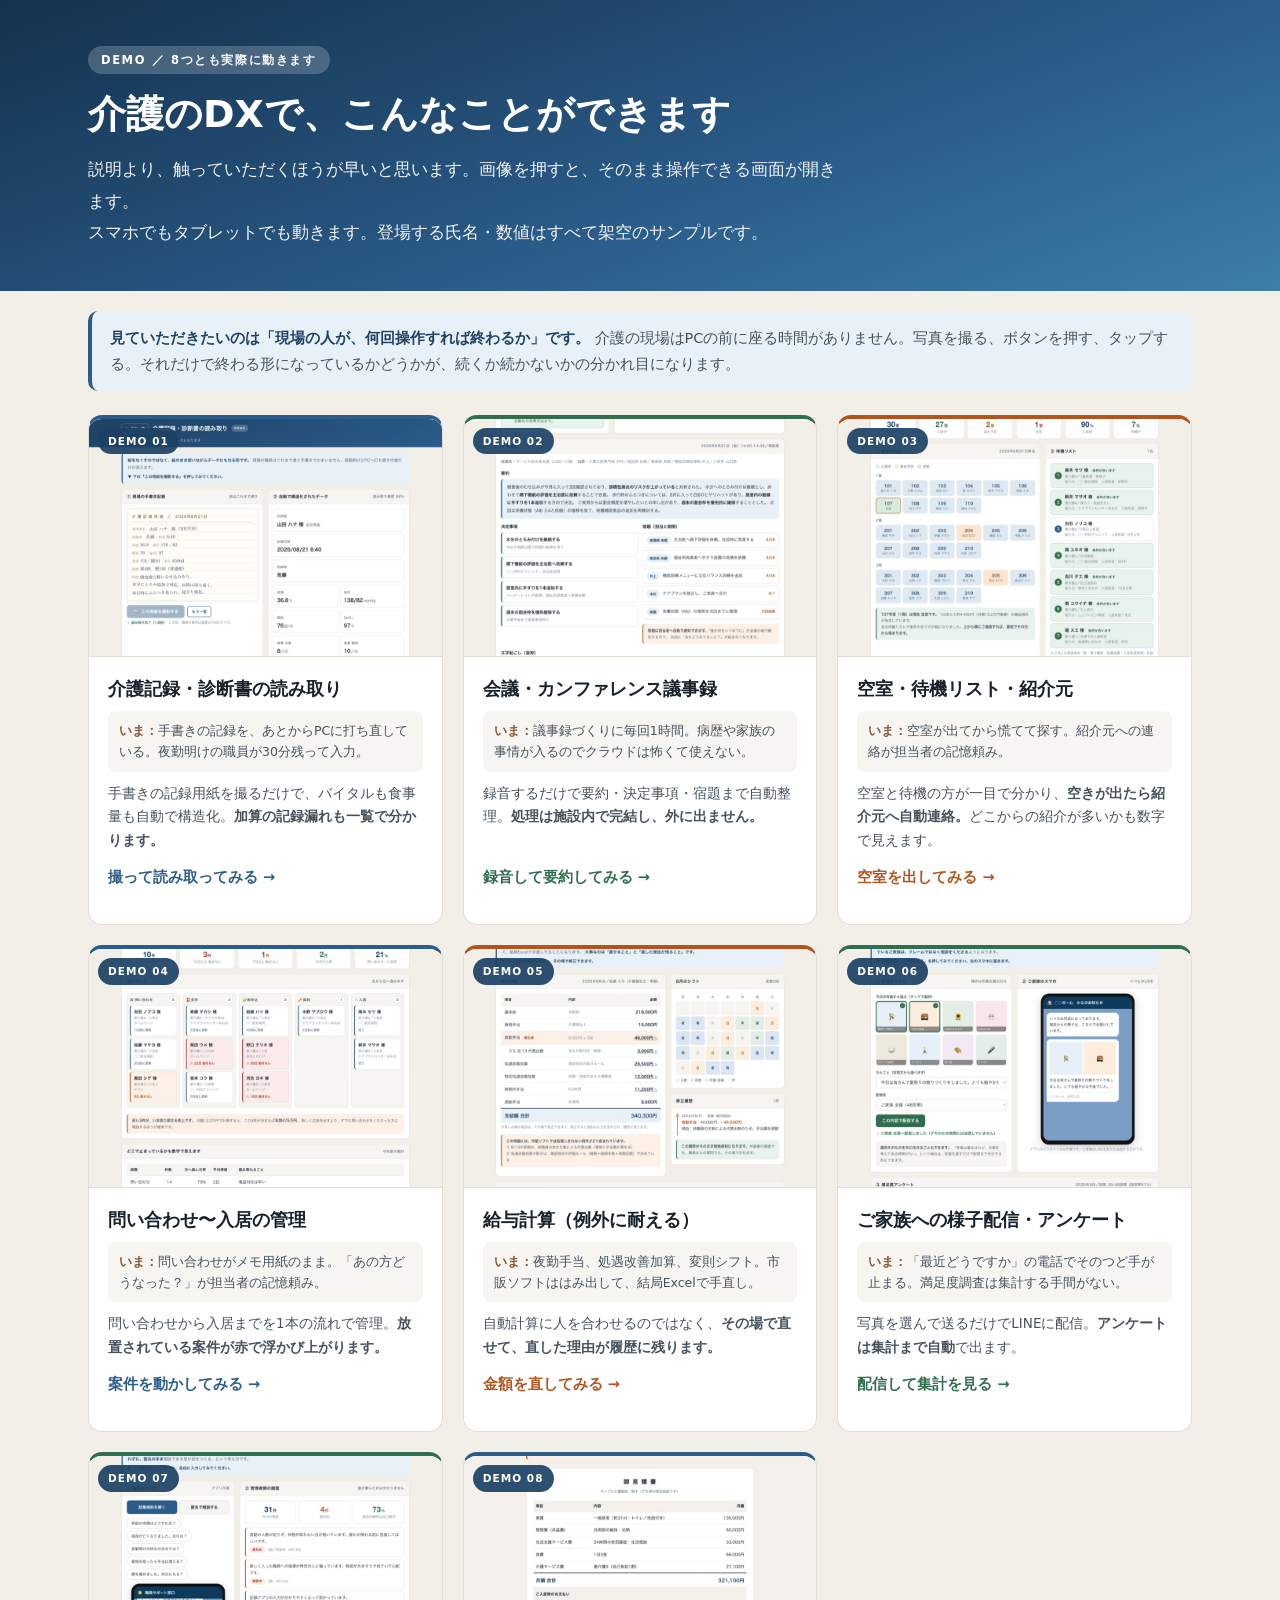
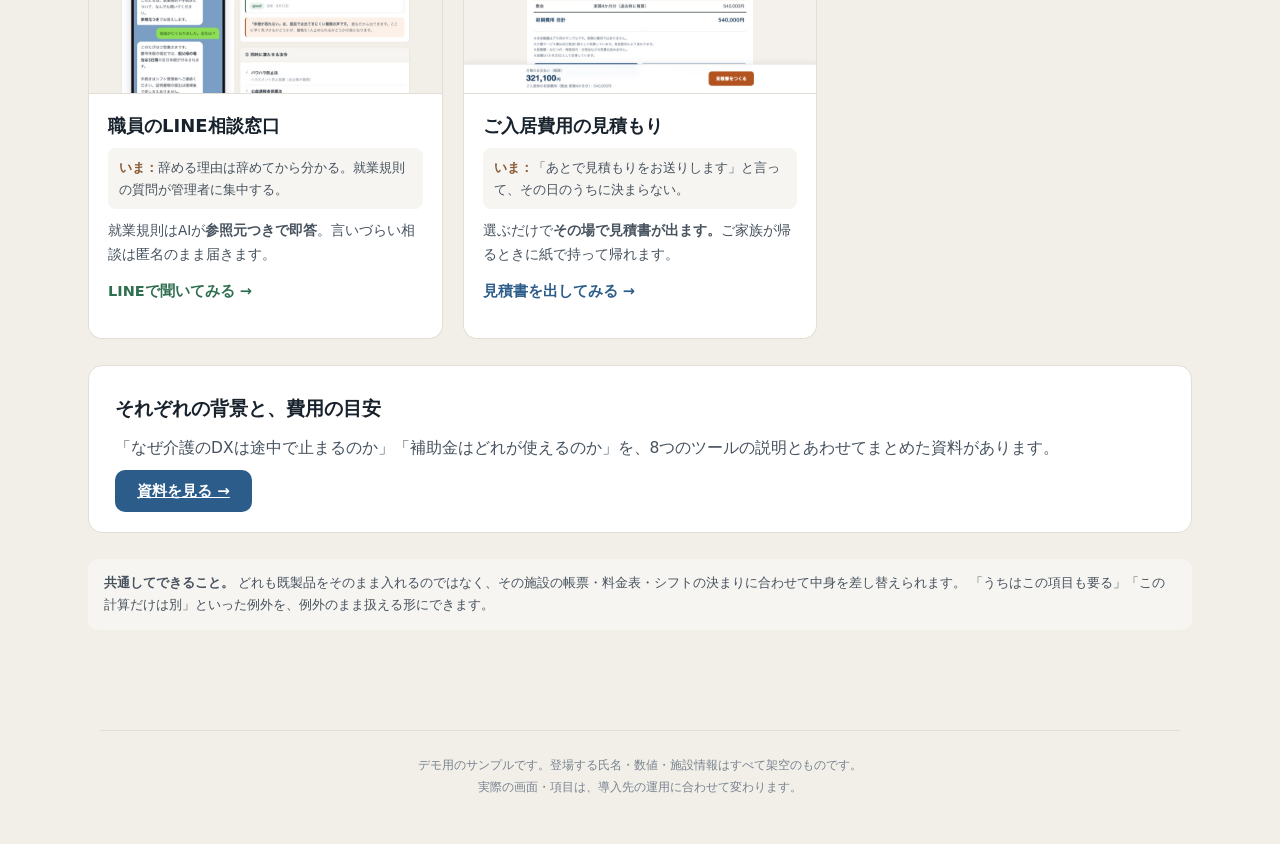
==== index.html @ 456a1c9f "介護のDX できることデモ 8本を公開 介護施設向けに「こんなことができます」を、実際に触れる形でまとめたもの。 サムネイル（実画面のスクリーンショット）から各デモへ遷移する。  - 介護記録の読み取" ====
<!DOCTYPE html>
<html lang="ja">
<head>
<meta charset="UTF-8">
<meta name="viewport" content="width=device-width,initial-scale=1">
<meta name="robots" content="noindex,nofollow">
<title>介護のDX　できることデモ</title>
<meta name="description" content="介護施設のDXでできること。介護記録の読み取り、議事録の自動要約、空室管理、給与計算など8つのツールを実際に触れるデモでご紹介します。">
<meta property="og:title" content="介護のDX　できることデモ">
<meta property="og:description" content="8つとも実際に動きます。手書き記録の読み取りから、空室と待機者の照合まで。">
<meta property="og:type" content="website">
<link rel="icon" href="data:image/svg+xml,<svg xmlns='http://www.w3.org/2000/svg' viewBox='0 0 100 100'><text y='.9em' font-size='90'>🏥</text></svg>">
<link rel="stylesheet" href="demo/assets/demo.css">
<style>
.hero{background:linear-gradient(160deg,#14324d,#2b5c8a 60%,#3d7fa8);color:#fff;padding:46px 0 42px}
.hero .in{max-width:1140px;margin:0 auto;padding:0 18px}
.hero h1{margin:0 0 13px;font-size:clamp(25px,4.6vw,38px);font-weight:800;line-height:1.4}
.hero p{margin:0;font-size:clamp(14.5px,2vw,17px);opacity:.94;max-width:44em;line-height:1.85}
.hero .t{display:inline-block;background:rgba(255,255,255,.2);font-size:11.5px;font-weight:700;
  letter-spacing:.14em;padding:4px 13px;border-radius:99px;margin-bottom:14px}
.wrap{max-width:1140px}
.grid{display:grid;gap:20px;margin:24px 0}
@media(min-width:720px){.grid{grid-template-columns:1fr 1fr}}
@media(min-width:1080px){.grid{grid-template-columns:repeat(3,1fr)}}
.card{display:flex;flex-direction:column;background:var(--card);border:1px solid var(--line);
  border-radius:14px;overflow:hidden;text-decoration:none;color:inherit;transition:.17s;height:100%}
.card:hover{transform:translateY(-4px);box-shadow:0 12px 30px rgba(24,34,44,.15);border-color:var(--ac)}
.shot{position:relative;background:var(--head);aspect-ratio:900/608;overflow:hidden;border-bottom:1px solid var(--line)}
.shot img{width:100%;height:100%;object-fit:cover;object-position:top center;display:block}
.shot::after{content:"▶ 触ってみる";position:absolute;inset:0;background:rgba(29,66,101,.82);color:#fff;
  display:grid;place-items:center;font-size:17px;font-weight:800;opacity:0;transition:.17s;letter-spacing:.05em}
.card:hover .shot::after{opacity:1}
.shot .no{position:absolute;top:9px;left:9px;background:rgba(29,66,101,.92);color:#fff;font-size:10.5px;
  font-weight:800;letter-spacing:.1em;padding:4px 10px;border-radius:99px;z-index:2}
.bd{padding:18px 19px 19px;flex:1;display:flex;flex-direction:column}
.bd h3{margin:0 0 9px;font-size:18px;font-weight:800;line-height:1.5}
.bd .p{background:var(--head);border-radius:8px;padding:9px 11px;font-size:12.5px;color:var(--soft);
  line-height:1.7;margin:0 0 10px}
.bd .p b{color:#8a5a34}
.bd .d{font-size:13.5px;line-height:1.75;margin:0 0 13px;color:var(--soft)}
.bd .go{margin-top:auto;font-weight:800;color:var(--ac);font-size:14.5px}
.card.g{border-top:4px solid var(--gd)} .card.g .go{color:var(--gd)} .card.g .shot::after{background:rgba(47,111,79,.85)}
.card.w{border-top:4px solid var(--wn)} .card.w .go{color:var(--wn)} .card.w .shot::after{background:rgba(179,84,30,.85)}
.card.a{border-top:4px solid var(--ac)}
.more{background:var(--card);border:1px solid var(--line);border-radius:14px;padding:26px;margin:26px 0}
.more h3{margin:0 0 10px;font-size:19px;font-weight:800}
.more p{margin:0 0 16px;color:var(--soft)}
</style>
</head>
<body>

<header class="hero">
  <div class="in">
    <span class="t">DEMO ／ 8つとも実際に動きます</span>
    <h1>介護のDXで、こんなことができます</h1>
    <p>説明より、触っていただくほうが早いと思います。画像を押すと、そのまま操作できる画面が開きます。<br>
    スマホでもタブレットでも動きます。登場する氏名・数値はすべて架空のサンプルです。</p>
  </div>
</header>

<div class="wrap">
  <div class="lead">
    <b>見ていただきたいのは「現場の人が、何回操作すれば終わるか」です。</b>
    介護の現場はPCの前に座る時間がありません。写真を撮る、ボタンを押す、タップする。それだけで終わる形になっているかどうかが、続くか続かないかの分かれ目になります。
  </div>

  <div class="grid">

    <a class="card a" href="demo/kiroku/">
      <div class="shot"><span class="no">DEMO 01</span><img src="demo/assets/thumb/kiroku.jpg" alt="手書きの介護記録を撮影して構造化された画面" loading="lazy"></div>
      <div class="bd">
        <h3>介護記録・診断書の読み取り</h3>
        <p class="p"><b>いま：</b>手書きの記録を、あとからPCに打ち直している。夜勤明けの職員が30分残って入力。</p>
        <p class="d">手書きの記録用紙を撮るだけで、バイタルも食事量も自動で構造化。<strong>加算の記録漏れも一覧で分かります。</strong></p>
        <p class="go">撮って読み取ってみる →</p>
      </div>
    </a>

    <a class="card g" href="demo/gijiroku/">
      <div class="shot"><span class="no">DEMO 02</span><img src="demo/assets/thumb/gijiroku.jpg" alt="録音から自動生成された議事録の画面" loading="lazy"></div>
      <div class="bd">
        <h3>会議・カンファレンス議事録</h3>
        <p class="p"><b>いま：</b>議事録づくりに毎回1時間。病歴や家族の事情が入るのでクラウドは怖くて使えない。</p>
        <p class="d">録音するだけで要約・決定事項・宿題まで自動整理。<strong>処理は施設内で完結し、外に出ません。</strong></p>
        <p class="go">録音して要約してみる →</p>
      </div>
    </a>

    <a class="card w" href="demo/kuushitsu/">
      <div class="shot"><span class="no">DEMO 03</span><img src="demo/assets/thumb/kuushitsu.jpg" alt="居室グリッドと待機リストが照合された画面" loading="lazy"></div>
      <div class="bd">
        <h3>空室・待機リスト・紹介元</h3>
        <p class="p"><b>いま：</b>空室が出てから慌てて探す。紹介元への連絡が担当者の記憶頼み。</p>
        <p class="d">空室と待機の方が一目で分かり、<strong>空きが出たら紹介元へ自動連絡。</strong>どこからの紹介が多いかも数字で見えます。</p>
        <p class="go">空室を出してみる →</p>
      </div>
    </a>

    <a class="card a" href="demo/kanri/">
      <div class="shot"><span class="no">DEMO 04</span><img src="demo/assets/thumb/kanri.jpg" alt="問い合わせから入居までの案件ボード" loading="lazy"></div>
      <div class="bd">
        <h3>問い合わせ〜入居の管理</h3>
        <p class="p"><b>いま：</b>問い合わせがメモ用紙のまま。「あの方どうなった？」が担当者の記憶頼み。</p>
        <p class="d">問い合わせから入居までを1本の流れで管理。<strong>放置されている案件が赤で浮かび上がります。</strong></p>
        <p class="go">案件を動かしてみる →</p>
      </div>
    </a>

    <a class="card w" href="demo/kyuyo/">
      <div class="shot"><span class="no">DEMO 05</span><img src="demo/assets/thumb/kyuyo.jpg" alt="給与明細を修正して履歴が残った画面" loading="lazy"></div>
      <div class="bd">
        <h3>給与計算（例外に耐える）</h3>
        <p class="p"><b>いま：</b>夜勤手当、処遇改善加算、変則シフト。市販ソフトははみ出して、結局Excelで手直し。</p>
        <p class="d">自動計算に人を合わせるのではなく、<strong>その場で直せて、直した理由が履歴に残ります。</strong></p>
        <p class="go">金額を直してみる →</p>
      </div>
    </a>

    <a class="card g" href="demo/kazoku/">
      <div class="shot"><span class="no">DEMO 06</span><img src="demo/assets/thumb/kazoku.jpg" alt="家族のLINEに写真が配信された画面" loading="lazy"></div>
      <div class="bd">
        <h3>ご家族への様子配信・アンケート</h3>
        <p class="p"><b>いま：</b>「最近どうですか」の電話でそのつど手が止まる。満足度調査は集計する手間がない。</p>
        <p class="d">写真を選んで送るだけでLINEに配信。<strong>アンケートは集計まで自動</strong>で出ます。</p>
        <p class="go">配信して集計を見る →</p>
      </div>
    </a>

    <a class="card g" href="demo/soudan/">
      <div class="shot"><span class="no">DEMO 07</span><img src="demo/assets/thumb/soudan.jpg" alt="就業規則に参照元つきで答えるLINE画面" loading="lazy"></div>
      <div class="bd">
        <h3>職員のLINE相談窓口</h3>
        <p class="p"><b>いま：</b>辞める理由は辞めてから分かる。就業規則の質問が管理者に集中する。</p>
        <p class="d">就業規則はAIが<strong>参照元つきで即答</strong>。言いづらい相談は匿名のまま届きます。</p>
        <p class="go">LINEで聞いてみる →</p>
      </div>
    </a>

    <a class="card a" href="demo/mitsumori/">
      <div class="shot"><span class="no">DEMO 08</span><img src="demo/assets/thumb/mitsumori.jpg" alt="その場で作成された見積書の画面" loading="lazy"></div>
      <div class="bd">
        <h3>ご入居費用の見積もり</h3>
        <p class="p"><b>いま：</b>「あとで見積もりをお送りします」と言って、その日のうちに決まらない。</p>
        <p class="d">選ぶだけで<strong>その場で見積書が出ます。</strong>ご家族が帰るときに紙で持って帰れます。</p>
        <p class="go">見積書を出してみる →</p>
      </div>
    </a>

  </div>

  <div class="more">
    <h3>それぞれの背景と、費用の目安</h3>
    <p>「なぜ介護のDXは途中で止まるのか」「補助金はどれが使えるのか」を、8つのツールの説明とあわせてまとめた資料があります。</p>
    <a class="btn" href="dx/">資料を見る →</a>
  </div>

  <div class="note">
    <strong>共通してできること。</strong>
    どれも既製品をそのまま入れるのではなく、その施設の帳票・料金表・シフトの決まりに合わせて中身を差し替えられます。
    「うちはこの項目も要る」「この計算だけは別」といった例外を、例外のまま扱える形にできます。
  </div>
</div>

<footer class="demo">
  デモ用のサンプルです。登場する氏名・数値・施設情報はすべて架空のものです。<br>
  実際の画面・項目は、導入先の運用に合わせて変わります。
</footer>

</body>
</html>
---- demo/assets/demo.css ----
/* 介護DX デモ 共通スタイル（アプリUI風・提供元の記載なし） */
:root{
  --ink:#18222c;--soft:#46525e;--mute:#78838f;--line:#e2ddd5;--line2:#efebe4;
  --bg:#f2efe9;--card:#fff;--head:#f7f5f1;
  --ac:#2b5c8a;--ac2:#1d4265;--acs:#e9f1f8;
  --gd:#2f6f4f;--gds:#e8f3ed;
  --wn:#b3541e;--wns:#fdf0e6;
  --dg:#a8322b;--dgs:#fbebea;
  --r:12px;
}
*,*::before,*::after{box-sizing:border-box}
html{-webkit-text-size-adjust:100%}
body{margin:0;background:var(--bg);color:var(--ink);
  font-family:"Hiragino Kaku Gothic ProN","Hiragino Sans","Yu Gothic",YuGothic,Meiryo,system-ui,sans-serif;
  font-size:15.5px;line-height:1.75;-webkit-font-smoothing:antialiased}
img{max-width:100%;display:block}
button{font-family:inherit}

/* ===== アプリバー ===== */
.appbar{background:linear-gradient(160deg,var(--ac2),var(--ac));color:#fff;padding:16px 0}
.appbar .in{max-width:1080px;margin:0 auto;padding:0 18px;display:flex;align-items:center;gap:14px;flex-wrap:wrap}
.appbar .back{color:#fff;text-decoration:none;font-size:13.5px;opacity:.85;border:1px solid rgba(255,255,255,.4);
  border-radius:8px;padding:5px 12px;white-space:nowrap}
.appbar .back:hover{background:rgba(255,255,255,.14)}
.appbar h1{margin:0;font-size:clamp(17px,2.6vw,21px);font-weight:800;line-height:1.4}
.appbar .sub{margin:2px 0 0;font-size:12.5px;opacity:.85;line-height:1.5;width:100%}
.tagdemo{background:rgba(255,255,255,.2);font-size:10.5px;font-weight:700;letter-spacing:.13em;
  padding:3px 10px;border-radius:99px;white-space:nowrap}

.wrap{max-width:1080px;margin:0 auto;padding:20px 18px 60px}
.narrow{max-width:760px}

/* ===== 説明バナー ===== */
.lead{background:var(--acs);border-left:4px solid var(--ac);border-radius:10px;
  padding:14px 18px;margin:0 0 20px;font-size:14.5px;line-height:1.8;color:var(--soft)}
.lead b{color:var(--ac2)}
.lead .try{display:block;margin-top:7px;font-weight:700;color:var(--ac2);font-size:14px}

/* ===== パネル ===== */
.panel{background:var(--card);border:1px solid var(--line);border-radius:var(--r);overflow:hidden;margin-bottom:18px}
.panel>h2{margin:0;padding:13px 18px;background:var(--head);border-bottom:1px solid var(--line);
  font-size:14.5px;font-weight:800;letter-spacing:.03em;display:flex;align-items:center;gap:9px;flex-wrap:wrap}
.panel>h2 .r{margin-left:auto;font-weight:600;font-size:12.5px;color:var(--mute)}
.panel .pad{padding:18px}
.cols{display:grid;gap:18px}
@media(min-width:860px){.cols.c2{grid-template-columns:1fr 1fr}.cols.c32{grid-template-columns:3fr 2fr}
  .cols.c23{grid-template-columns:2fr 3fr}}

/* ===== ボタン ===== */
.btn{border:none;border-radius:10px;padding:12px 22px;font-size:15px;font-weight:800;cursor:pointer;
  background:var(--ac);color:#fff;transition:.14s;-webkit-tap-highlight-color:transparent}
.btn:hover{background:var(--ac2)}
.btn.g{background:var(--gd)}.btn.g:hover{background:#255a40}
.btn.w{background:var(--wn)}.btn.w:hover{background:#96461a}
.btn.o{background:#fff;color:var(--ac);border:1.5px solid var(--ac)}
.btn.o:hover{background:var(--acs)}
.btn.sm{padding:8px 15px;font-size:13.5px;border-radius:8px}
.btn:disabled{opacity:.45;cursor:default}
.btnrow{display:flex;gap:10px;flex-wrap:wrap;align-items:center}

/* ===== バッジ ===== */
.b{display:inline-block;font-size:11.5px;font-weight:700;padding:3px 10px;border-radius:99px;
  letter-spacing:.03em;white-space:nowrap;line-height:1.6}
.b.ac{background:var(--acs);color:var(--ac2)}
.b.gd{background:var(--gds);color:#255a40}
.b.wn{background:var(--wns);color:#8a3f16}
.b.dg{background:var(--dgs);color:var(--dg)}
.b.gy{background:#eee9e1;color:var(--soft)}

/* ===== テーブル ===== */
.tw{overflow-x:auto;-webkit-overflow-scrolling:touch}
table{border-collapse:collapse;width:100%;font-size:14px}
th,td{padding:11px 13px;text-align:left;border-bottom:1px solid var(--line2);line-height:1.65;vertical-align:middle}
thead th{background:var(--head);font-size:12.5px;font-weight:700;letter-spacing:.04em;white-space:nowrap;
  border-bottom:1px solid var(--line);position:sticky;top:0;z-index:1}
tbody tr:last-child td{border-bottom:none}
td.n,th.n{text-align:right;font-variant-numeric:tabular-nums;white-space:nowrap}
tr.hi td{background:var(--wns)}
tr.al td{background:var(--dgs)}

/* ===== 数値 ===== */
.kpis{display:grid;gap:12px;margin-bottom:18px}
@media(min-width:640px){.kpis{grid-template-columns:repeat(auto-fit,minmax(150px,1fr))}}
.kpi{background:var(--card);border:1px solid var(--line);border-radius:var(--r);padding:15px 16px;text-align:center}
.kpi .n{font-size:27px;font-weight:800;color:var(--ac2);line-height:1.15;
  font-family:"Helvetica Neue",Arial,sans-serif;font-variant-numeric:tabular-nums}
.kpi .n small{font-size:14px;margin-left:1px}
.kpi .l{font-size:12px;color:var(--mute);margin-top:3px;line-height:1.55}
.kpi.wn .n{color:var(--wn)} .kpi.dg .n{color:var(--dg)} .kpi.gd .n{color:var(--gd)}

/* ===== 注記 ===== */
.note{background:var(--head);border-radius:10px;padding:13px 16px;font-size:13px;color:var(--soft);
  line-height:1.75;margin:16px 0}
.note.w{background:var(--wns);border-left:3px solid var(--wn)}
.note.g{background:var(--gds);border-left:3px solid var(--gd)}
.fine{font-size:12px;color:var(--mute);line-height:1.7;margin:6px 0 0}
footer.demo{max-width:1080px;margin:0 auto;padding:24px 18px 46px;font-size:12px;color:var(--mute);
  line-height:1.8;text-align:center;border-top:1px solid var(--line);margin-top:24px}

/* ===== フォーム ===== */
input[type=text],textarea,select{font-family:inherit;font-size:15px;border:1.5px solid var(--line);
  border-radius:9px;padding:10px 13px;width:100%;background:#fff;color:var(--ink);line-height:1.6}
input:focus,textarea:focus,select:focus{outline:none;border-color:var(--ac)}
label.fl{display:block;font-size:12.5px;font-weight:700;color:var(--soft);margin:0 0 5px}
.fg{margin-bottom:14px}

/* ===== スマホ枠 ===== */
.phone{max-width:340px;margin:0 auto;background:#111;border-radius:30px;padding:11px 9px 15px;
  box-shadow:0 10px 30px rgba(24,34,44,.2)}
.phone .scr{background:#7b9fc4;border-radius:22px;overflow:hidden;height:520px;display:flex;flex-direction:column}
.phone .bar{background:#0d3b5e;color:#fff;padding:10px 14px;font-size:13.5px;font-weight:700;
  display:flex;align-items:center;gap:8px;flex:none}
.phone .body{flex:1;overflow-y:auto;padding:14px 12px;display:flex;flex-direction:column;gap:10px}
.msg{max-width:80%;padding:9px 13px;border-radius:15px;font-size:13.5px;line-height:1.7;white-space:pre-wrap}
.msg.them{background:#fff;align-self:flex-start;border-bottom-left-radius:4px}
.msg.me{background:#8de055;align-self:flex-end;border-bottom-right-radius:4px;color:#132a08}
.msg .src{display:block;margin-top:7px;padding-top:6px;border-top:1px dashed #d5cfc5;
  font-size:11px;color:var(--mute);line-height:1.6}
.phone .inp{background:#f2f2f2;padding:8px 10px;display:flex;gap:7px;flex:none;align-items:center}
.phone .inp input{border-radius:99px;padding:8px 13px;font-size:13.5px;border:1px solid #ddd}
.phone .inp button{border:none;background:var(--ac);color:#fff;border-radius:99px;width:38px;height:38px;
  font-size:16px;cursor:pointer;flex:none}

/* ===== アニメ ===== */
@keyframes fu{from{opacity:0;transform:translateY(9px)}to{opacity:1;transform:none}}
.fu{animation:fu .34s ease both}
.hide{display:none!important}
@keyframes pulse{0%,100%{opacity:1}50%{opacity:.35}}
.pulse{animation:pulse 1.1s ease-in-out infinite}
.spin{display:inline-block;width:15px;height:15px;border:2.5px solid var(--acs);
  border-top-color:var(--ac);border-radius:50%;animation:sp .7s linear infinite;vertical-align:-2px}
@keyframes sp{to{transform:rotate(360deg)}}
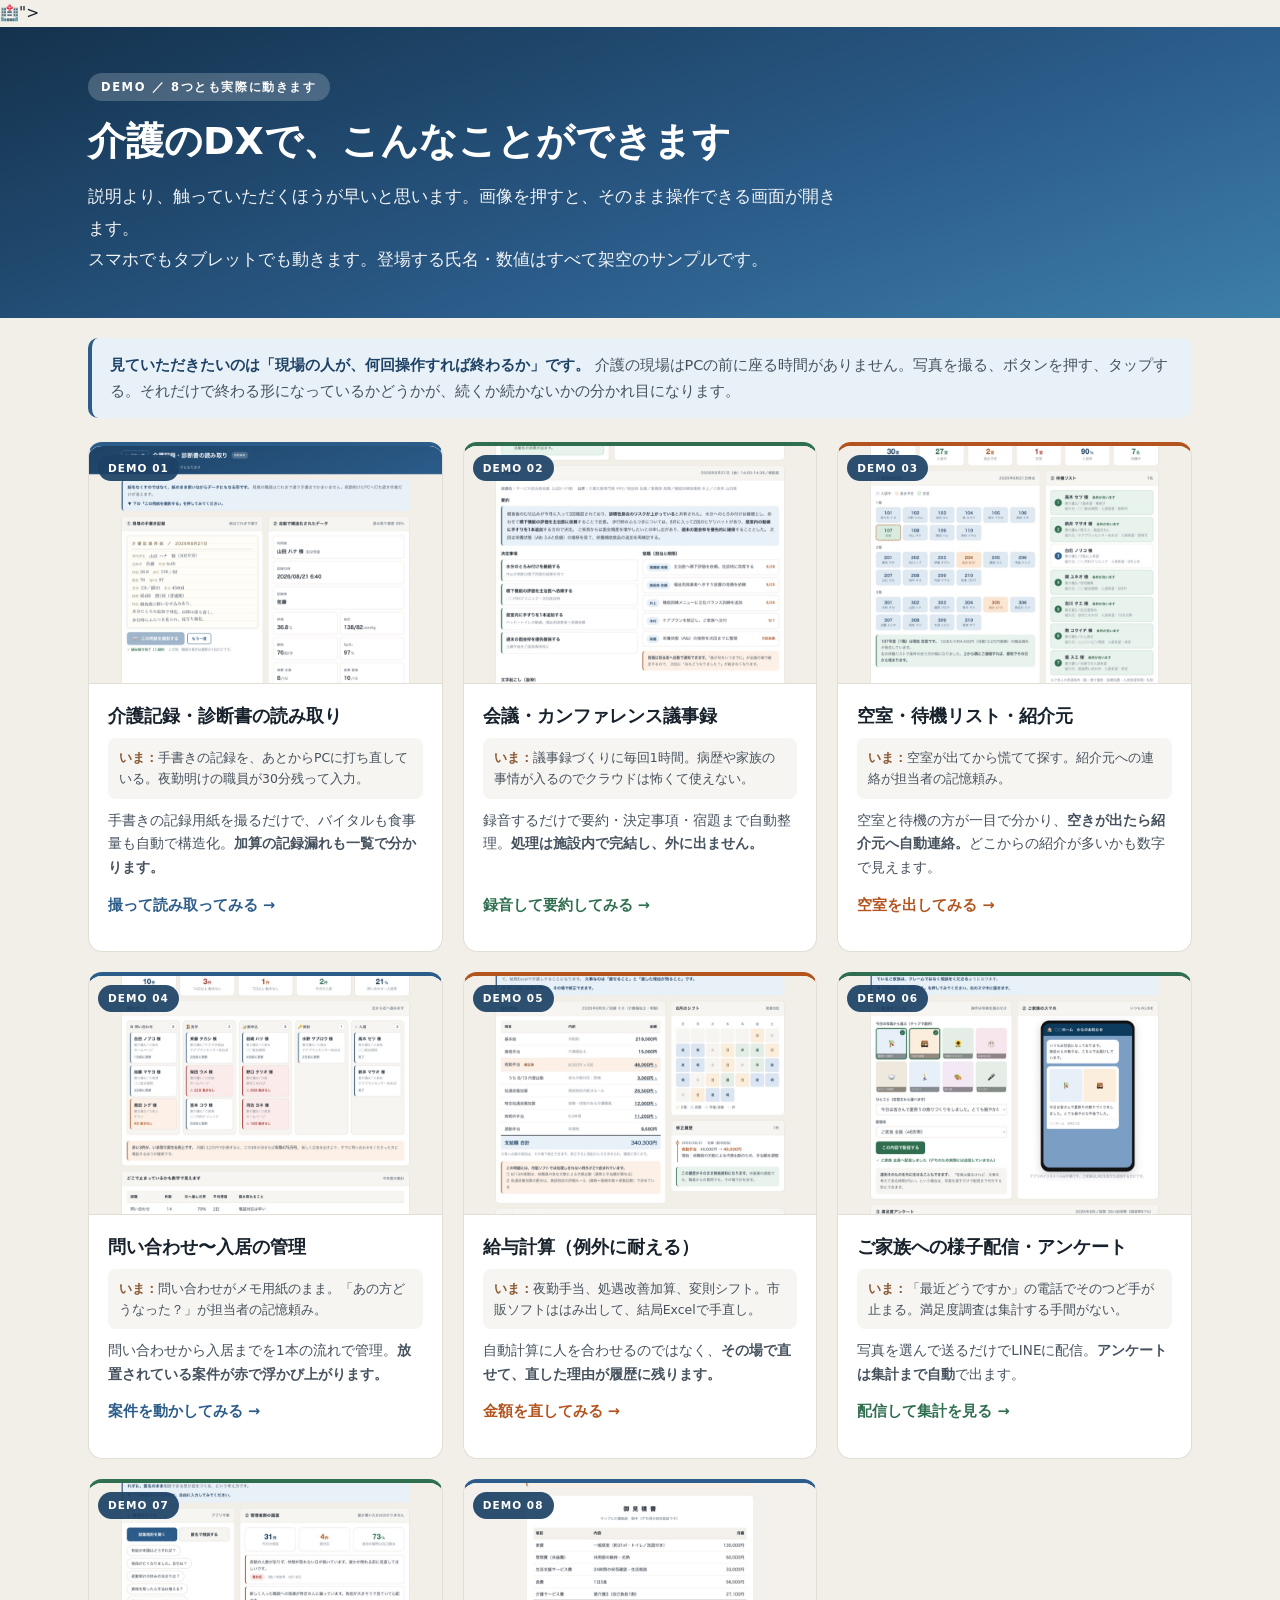
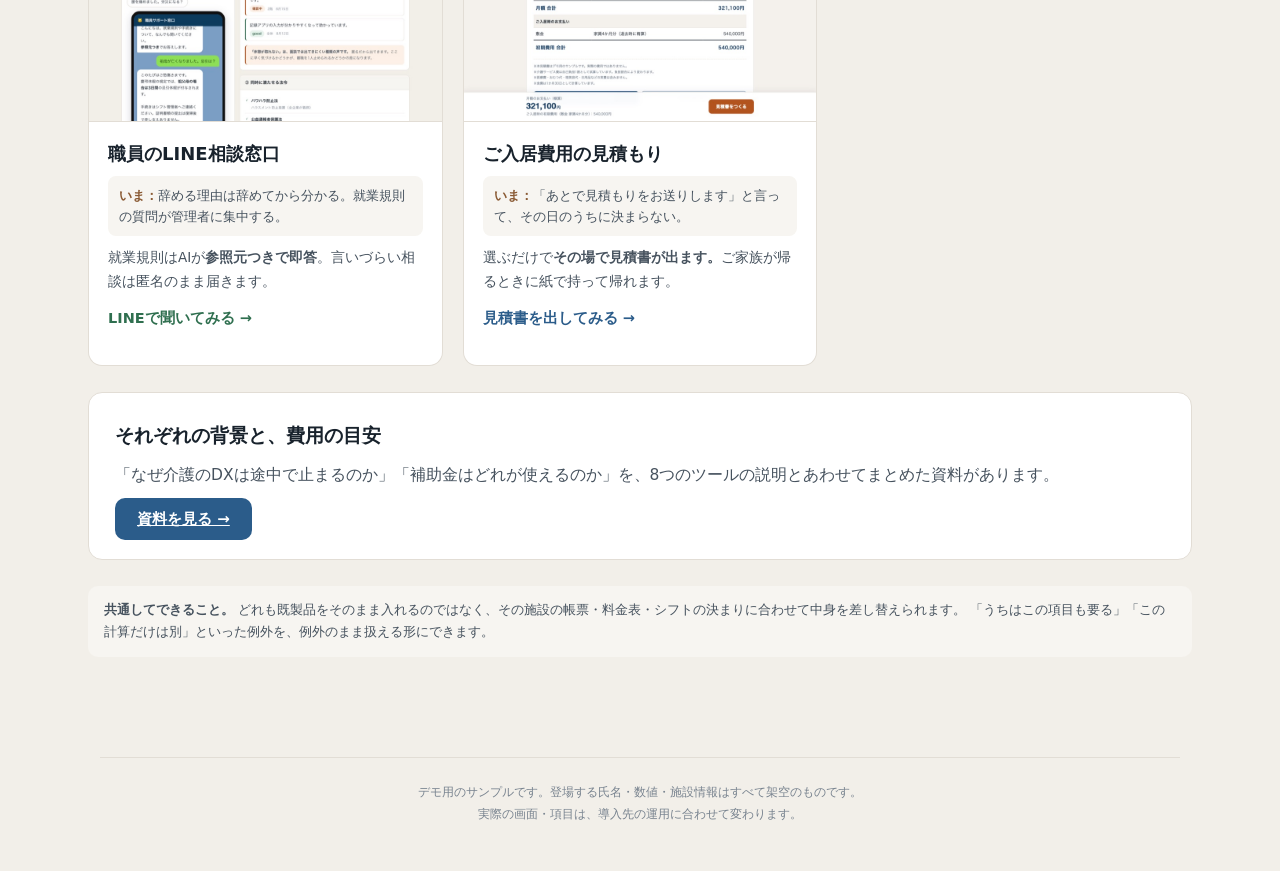
==== commit 1394abc6: "全ページにfaviconを設定（コンソールの404を解消） Co-Authored-By: Claude Opus 5 <noreply@anthropic.com>" ====
--- a/index.html
+++ b/index.html
@@ -9,7 +9,7 @@
 <meta property="og:title" content="介護のDX　できることデモ">
 <meta property="og:description" content="8つとも実際に動きます。手書き記録の読み取りから、空室と待機者の照合まで。">
 <meta property="og:type" content="website">
-<link rel="icon" href="data:image/svg+xml,<svg xmlns='http://www.w3.org/2000/svg' viewBox='0 0 100 100'><text y='.9em' font-size='90'>🏥</text></svg>">
+<link rel="icon" href="data:image/svg+xml,<svg xmlns=%27http://www.w3.org/2000/svg%27 viewBox=%270 0 100 100%27><text y=%27.9em%27 font-size=%2790%27>🏥</text></svg>"><text y='.9em' font-size='90'>🏥</text></svg>">
 <link rel="stylesheet" href="demo/assets/demo.css">
 <style>
 .hero{background:linear-gradient(160deg,#14324d,#2b5c8a 60%,#3d7fa8);color:#fff;padding:46px 0 42px}
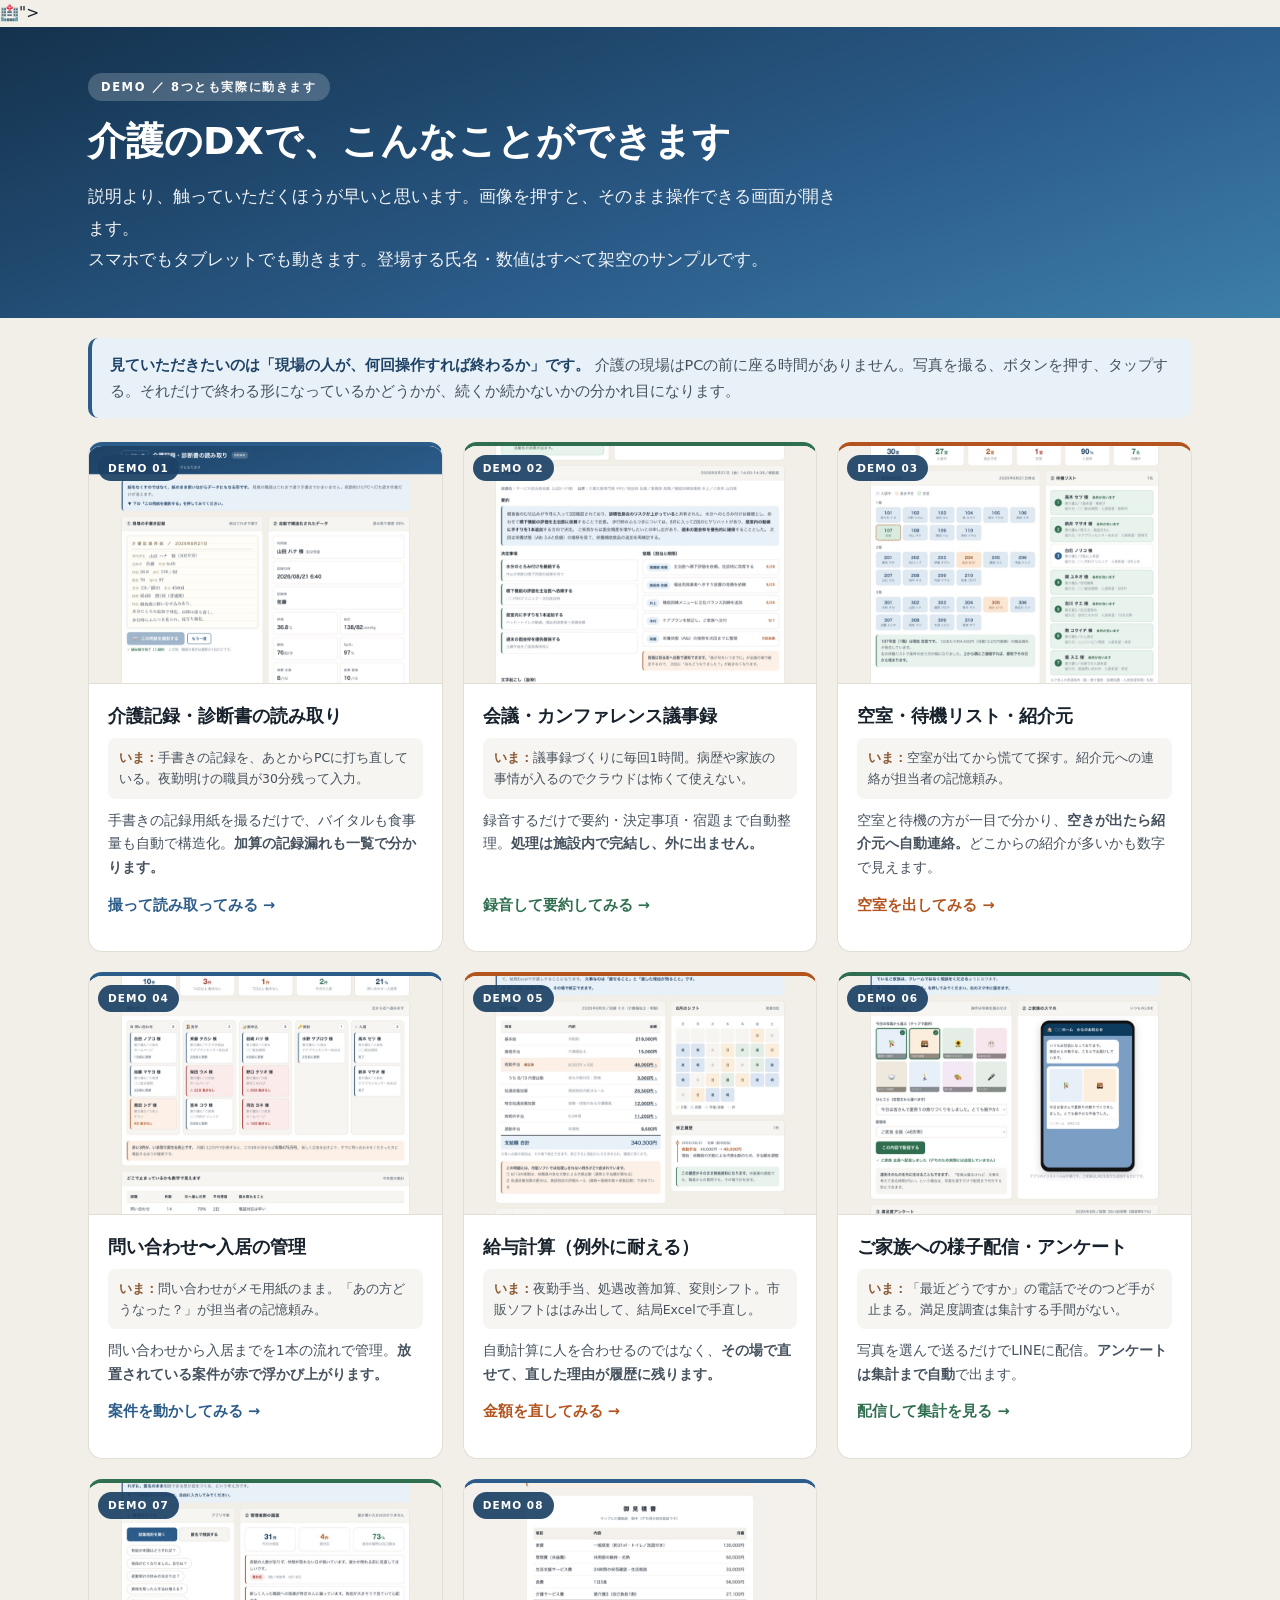
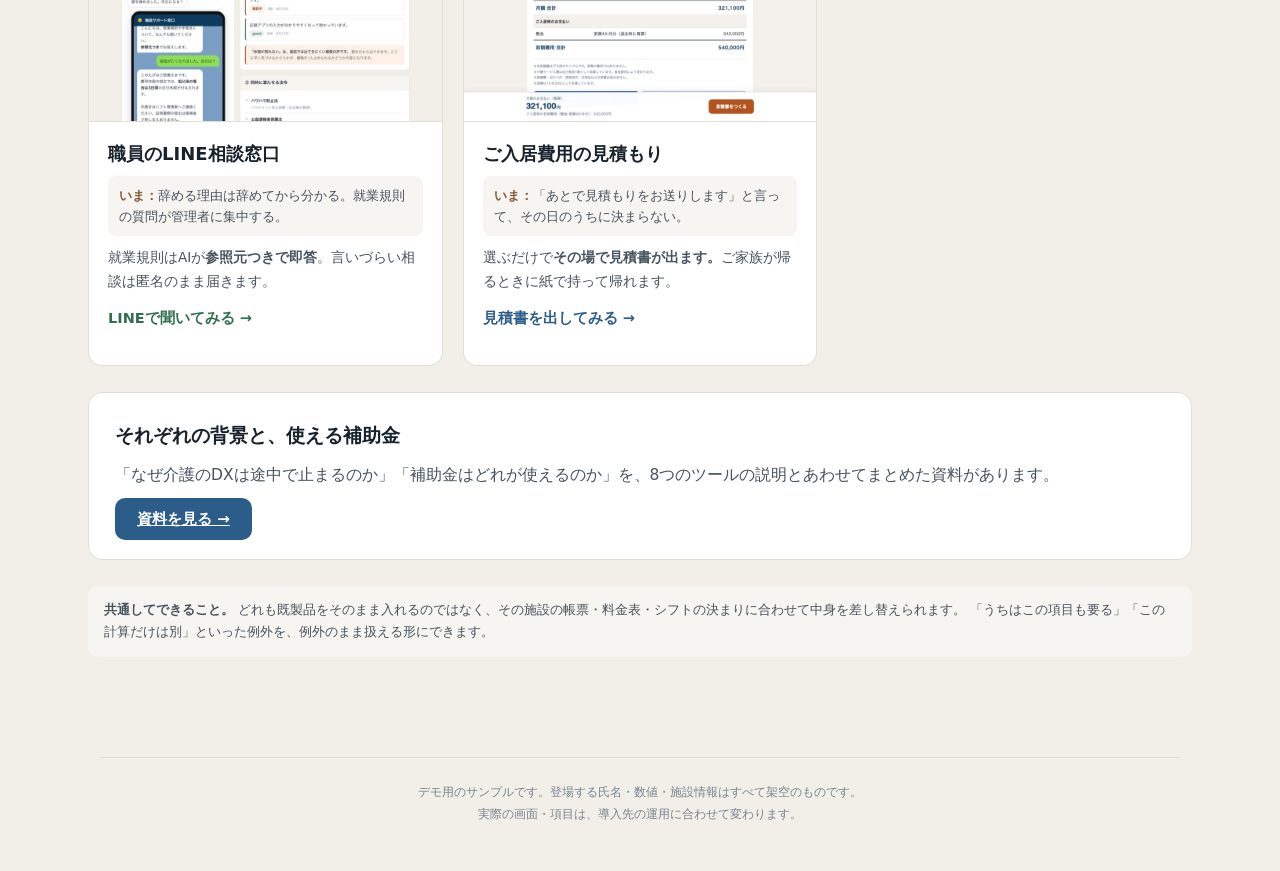
==== commit e54898c2: "資料から費用の記載を削除 Co-Authored-By: Claude Opus 5 <noreply@anthropic.com>" ====
--- a/index.html
+++ b/index.html
@@ -149,7 +149,7 @@
   </div>
 
   <div class="more">
-    <h3>それぞれの背景と、費用の目安</h3>
+    <h3>それぞれの背景と、使える補助金</h3>
     <p>「なぜ介護のDXは途中で止まるのか」「補助金はどれが使えるのか」を、8つのツールの説明とあわせてまとめた資料があります。</p>
     <a class="btn" href="dx/">資料を見る →</a>
   </div>
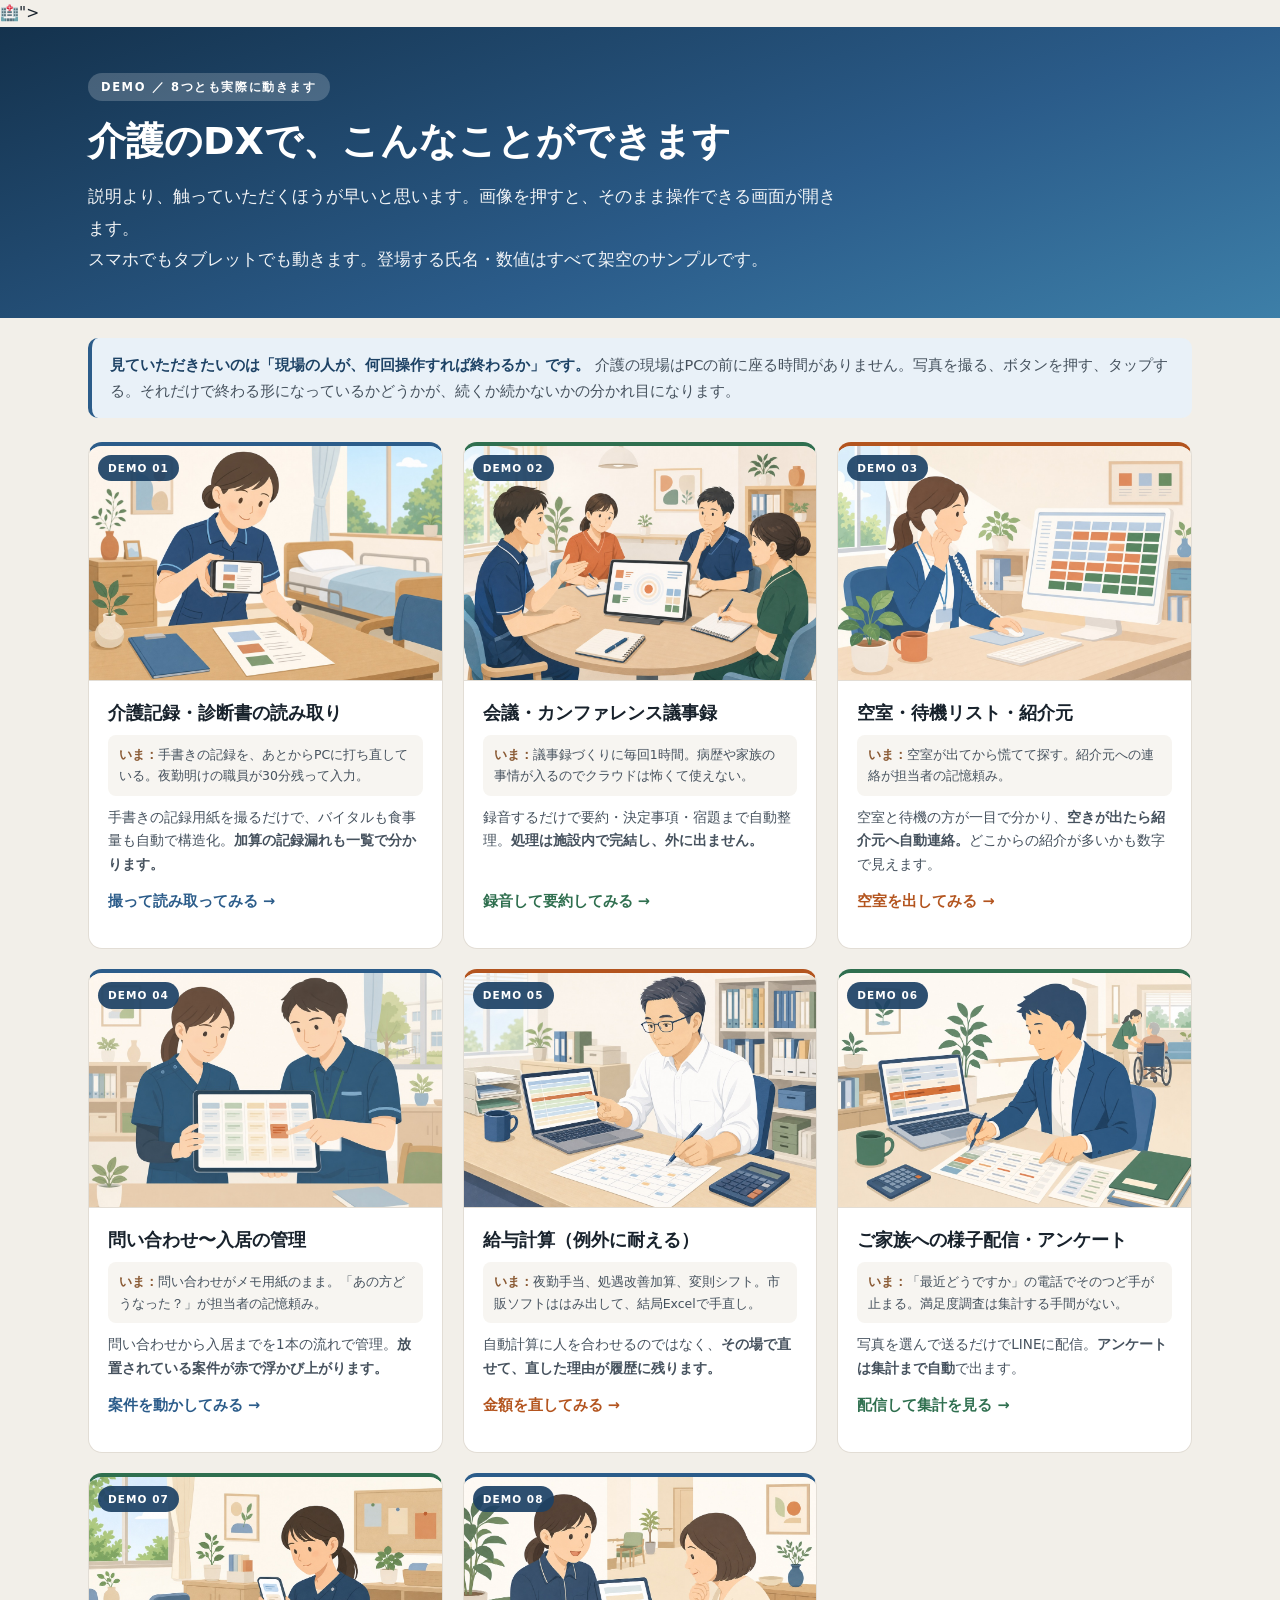
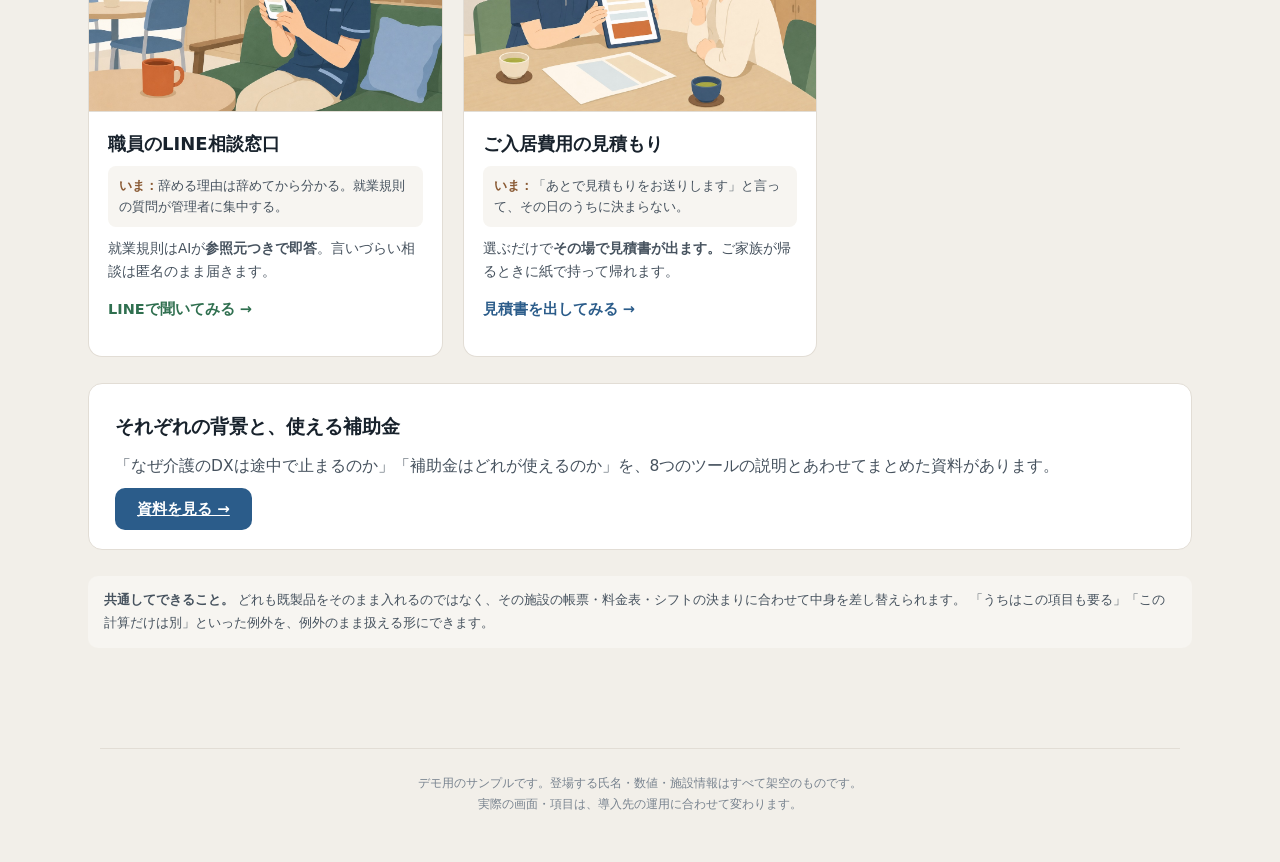
==== commit 5fc2ecc4: "サムネイルを実際の使用シーンのイラストに差し替え Co-Authored-By: Claude Opus 5 <noreply@anthropic.com>" ====
--- a/index.html
+++ b/index.html
@@ -25,8 +25,8 @@
 .card{display:flex;flex-direction:column;background:var(--card);border:1px solid var(--line);
   border-radius:14px;overflow:hidden;text-decoration:none;color:inherit;transition:.17s;height:100%}
 .card:hover{transform:translateY(-4px);box-shadow:0 12px 30px rgba(24,34,44,.15);border-color:var(--ac)}
-.shot{position:relative;background:var(--head);aspect-ratio:900/608;overflow:hidden;border-bottom:1px solid var(--line)}
-.shot img{width:100%;height:100%;object-fit:cover;object-position:top center;display:block}
+.shot{position:relative;background:var(--head);aspect-ratio:3/2;overflow:hidden;border-bottom:1px solid var(--line)}
+.shot img{width:100%;height:100%;object-fit:cover;object-position:center;display:block}
 .shot::after{content:"▶ 触ってみる";position:absolute;inset:0;background:rgba(29,66,101,.82);color:#fff;
   display:grid;place-items:center;font-size:17px;font-weight:800;opacity:0;transition:.17s;letter-spacing:.05em}
 .card:hover .shot::after{opacity:1}
@@ -67,7 +67,7 @@
   <div class="grid">
 
     <a class="card a" href="demo/kiroku/">
-      <div class="shot"><span class="no">DEMO 01</span><img src="demo/assets/thumb/kiroku.jpg" alt="手書きの介護記録を撮影して構造化された画面" loading="lazy"></div>
+      <div class="shot"><span class="no">DEMO 01</span><img src="demo/assets/thumb/kiroku.jpg" alt="職員が居室で手書きの記録用紙をスマートフォンで撮影している場面" loading="lazy"></div>
       <div class="bd">
         <h3>介護記録・診断書の読み取り</h3>
         <p class="p"><b>いま：</b>手書きの記録を、あとからPCに打ち直している。夜勤明けの職員が30分残って入力。</p>
@@ -77,7 +77,7 @@
     </a>
 
     <a class="card g" href="demo/gijiroku/">
-      <div class="shot"><span class="no">DEMO 02</span><img src="demo/assets/thumb/gijiroku.jpg" alt="録音から自動生成された議事録の画面" loading="lazy"></div>
+      <div class="shot"><span class="no">DEMO 02</span><img src="demo/assets/thumb/gijiroku.jpg" alt="会議のテーブル中央にタブレットを置いて録音している場面" loading="lazy"></div>
       <div class="bd">
         <h3>会議・カンファレンス議事録</h3>
         <p class="p"><b>いま：</b>議事録づくりに毎回1時間。病歴や家族の事情が入るのでクラウドは怖くて使えない。</p>
@@ -87,7 +87,7 @@
     </a>
 
     <a class="card w" href="demo/kuushitsu/">
-      <div class="shot"><span class="no">DEMO 03</span><img src="demo/assets/thumb/kuushitsu.jpg" alt="居室グリッドと待機リストが照合された画面" loading="lazy"></div>
+      <div class="shot"><span class="no">DEMO 03</span><img src="demo/assets/thumb/kuushitsu.jpg" alt="相談員が電話をしながらパソコンで空室状況を確認している場面" loading="lazy"></div>
       <div class="bd">
         <h3>空室・待機リスト・紹介元</h3>
         <p class="p"><b>いま：</b>空室が出てから慌てて探す。紹介元への連絡が担当者の記憶頼み。</p>
@@ -97,7 +97,7 @@
     </a>
 
     <a class="card a" href="demo/kanri/">
-      <div class="shot"><span class="no">DEMO 04</span><img src="demo/assets/thumb/kanri.jpg" alt="問い合わせから入居までの案件ボード" loading="lazy"></div>
+      <div class="shot"><span class="no">DEMO 04</span><img src="demo/assets/thumb/kanri.jpg" alt="ふたりの職員がタブレットで案件ボードを一緒に確認している場面" loading="lazy"></div>
       <div class="bd">
         <h3>問い合わせ〜入居の管理</h3>
         <p class="p"><b>いま：</b>問い合わせがメモ用紙のまま。「あの方どうなった？」が担当者の記憶頼み。</p>
@@ -107,7 +107,7 @@
     </a>
 
     <a class="card w" href="demo/kyuyo/">
-      <div class="shot"><span class="no">DEMO 05</span><img src="demo/assets/thumb/kyuyo.jpg" alt="給与明細を修正して履歴が残った画面" loading="lazy"></div>
+      <div class="shot"><span class="no">DEMO 05</span><img src="demo/assets/thumb/kyuyo.jpg" alt="事務長がパソコンと紙のシフト表を見比べている場面" loading="lazy"></div>
       <div class="bd">
         <h3>給与計算（例外に耐える）</h3>
         <p class="p"><b>いま：</b>夜勤手当、処遇改善加算、変則シフト。市販ソフトははみ出して、結局Excelで手直し。</p>
@@ -117,7 +117,7 @@
     </a>
 
     <a class="card g" href="demo/kazoku/">
-      <div class="shot"><span class="no">DEMO 06</span><img src="demo/assets/thumb/kazoku.jpg" alt="家族のLINEに写真が配信された画面" loading="lazy"></div>
+      <div class="shot"><span class="no">DEMO 06</span><img src="demo/assets/thumb/kazoku.jpg" alt="職員が入居者の様子をスマートフォンで撮影している場面" loading="lazy"></div>
       <div class="bd">
         <h3>ご家族への様子配信・アンケート</h3>
         <p class="p"><b>いま：</b>「最近どうですか」の電話でそのつど手が止まる。満足度調査は集計する手間がない。</p>
@@ -127,7 +127,7 @@
     </a>
 
     <a class="card g" href="demo/soudan/">
-      <div class="shot"><span class="no">DEMO 07</span><img src="demo/assets/thumb/soudan.jpg" alt="就業規則に参照元つきで答えるLINE画面" loading="lazy"></div>
+      <div class="shot"><span class="no">DEMO 07</span><img src="demo/assets/thumb/soudan.jpg" alt="職員が休憩室でスマートフォンの相談画面を見ている場面" loading="lazy"></div>
       <div class="bd">
         <h3>職員のLINE相談窓口</h3>
         <p class="p"><b>いま：</b>辞める理由は辞めてから分かる。就業規則の質問が管理者に集中する。</p>
@@ -137,7 +137,7 @@
     </a>
 
     <a class="card a" href="demo/mitsumori/">
-      <div class="shot"><span class="no">DEMO 08</span><img src="demo/assets/thumb/mitsumori.jpg" alt="その場で作成された見積書の画面" loading="lazy"></div>
+      <div class="shot"><span class="no">DEMO 08</span><img src="demo/assets/thumb/mitsumori.jpg" alt="職員がタブレットの見積画面をご家族に見せている場面" loading="lazy"></div>
       <div class="bd">
         <h3>ご入居費用の見積もり</h3>
         <p class="p"><b>いま：</b>「あとで見積もりをお送りします」と言って、その日のうちに決まらない。</p>
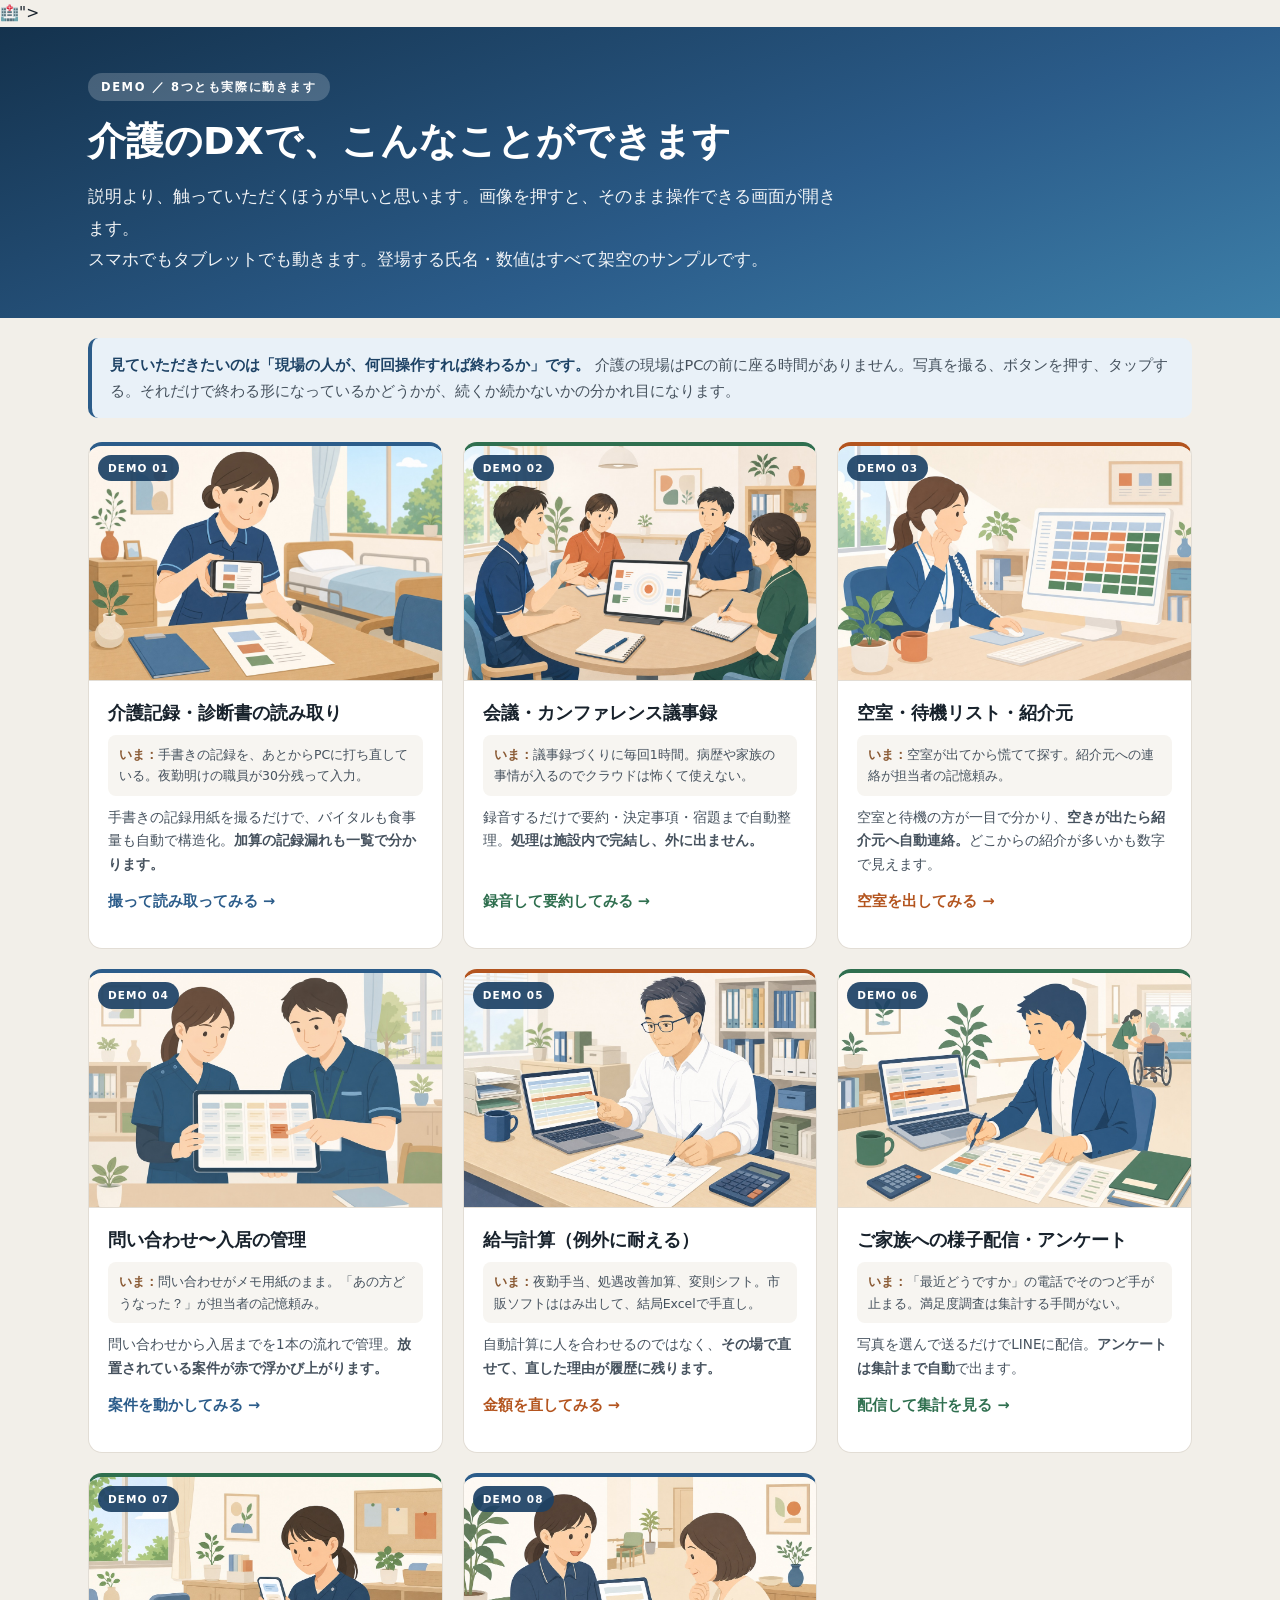
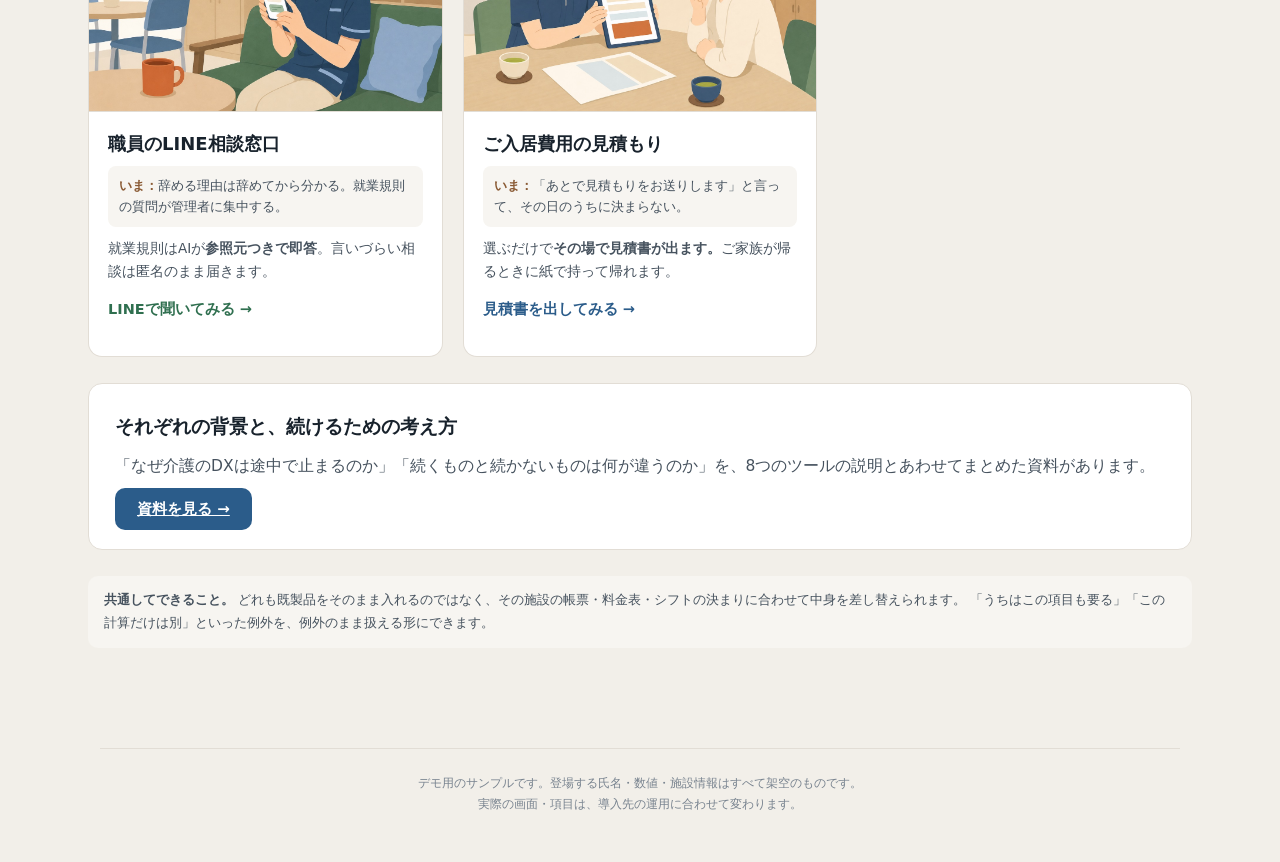
==== commit 39b27a7c: "補助金セクションを削除 補助金は交付決定までに時間がかかり、商談が長期化する原因になるため、 資料から補助金の案内を全て削除。セクション番号を繰り上げた。  Co-Authored-By: Claud" ====
--- a/index.html
+++ b/index.html
@@ -149,8 +149,8 @@
   </div>
 
   <div class="more">
-    <h3>それぞれの背景と、使える補助金</h3>
-    <p>「なぜ介護のDXは途中で止まるのか」「補助金はどれが使えるのか」を、8つのツールの説明とあわせてまとめた資料があります。</p>
+    <h3>それぞれの背景と、続けるための考え方</h3>
+    <p>「なぜ介護のDXは途中で止まるのか」「続くものと続かないものは何が違うのか」を、8つのツールの説明とあわせてまとめた資料があります。</p>
     <a class="btn" href="dx/">資料を見る →</a>
   </div>
 
